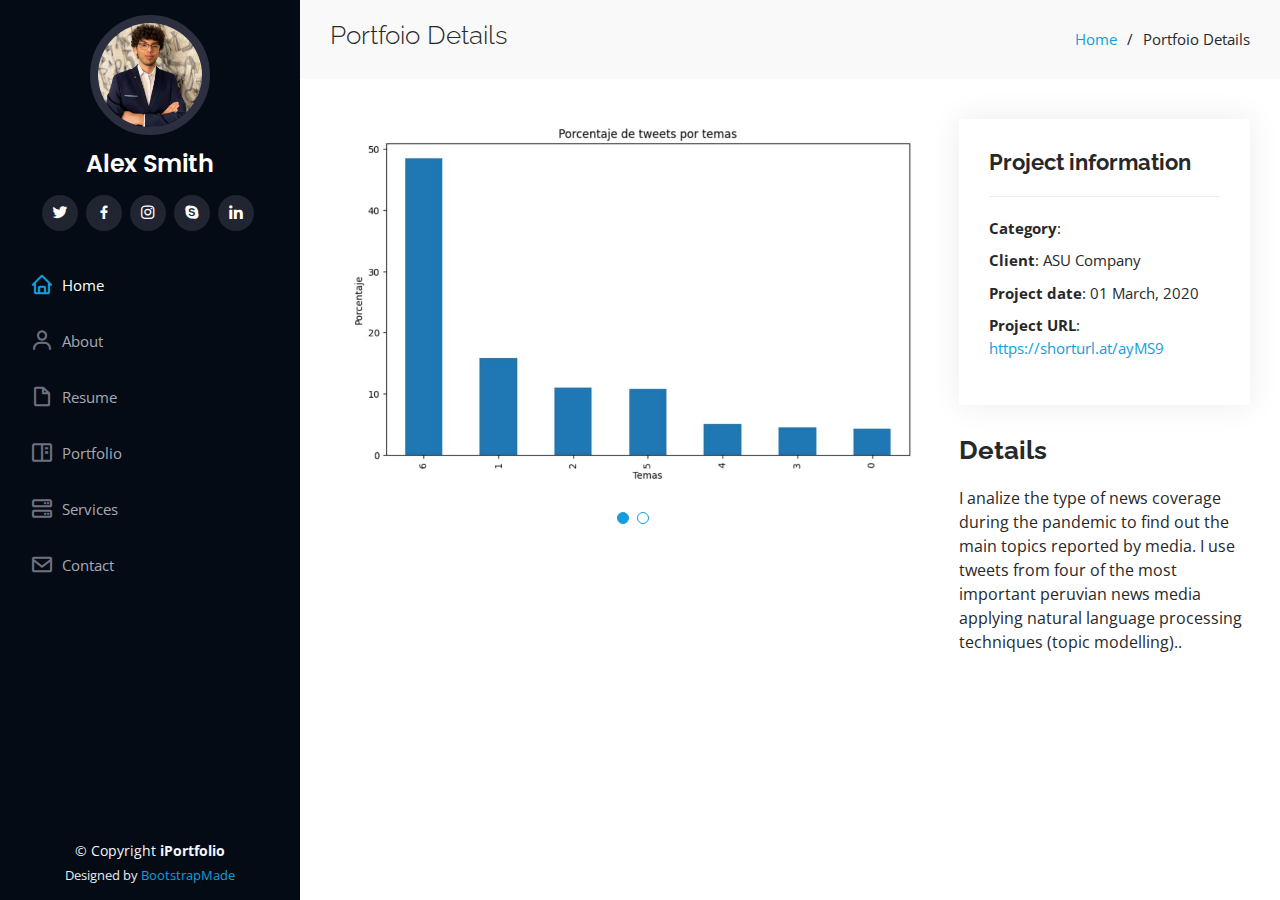
==== portfolio-details.html @ a7bdd61f "Create portfolio-details.html" ====
<!DOCTYPE html>
<html lang="en">

<head>
  <meta charset="utf-8">
  <meta content="width=device-width, initial-scale=1.0" name="viewport">

  <title>Portfolio Details - iPortfolio Bootstrap Template</title>
  <meta content="" name="description">
  <meta content="" name="keywords">

  <!-- Favicons -->
  <link href="assets/img/favicon.png" rel="icon">
  <link href="assets/img/apple-touch-icon.png" rel="apple-touch-icon">

  <!-- Google Fonts -->
  <link href="https://fonts.googleapis.com/css?family=Open+Sans:300,300i,400,400i,600,600i,700,700i|Raleway:300,300i,400,400i,500,500i,600,600i,700,700i|Poppins:300,300i,400,400i,500,500i,600,600i,700,700i" rel="stylesheet">

  <!-- Vendor CSS Files -->
  <link href="assets/vendor/aos/aos.css" rel="stylesheet">
  <link href="assets/vendor/bootstrap/css/bootstrap.min.css" rel="stylesheet">
  <link href="assets/vendor/bootstrap-icons/bootstrap-icons.css" rel="stylesheet">
  <link href="assets/vendor/boxicons/css/boxicons.min.css" rel="stylesheet">
  <link href="assets/vendor/glightbox/css/glightbox.min.css" rel="stylesheet">
  <link href="assets/vendor/swiper/swiper-bundle.min.css" rel="stylesheet">

  <!-- Template Main CSS File -->
  <link href="assets/css/style.css" rel="stylesheet">

  <!-- =======================================================
  * Template Name: iPortfolio
  * Template URL: https://bootstrapmade.com/iportfolio-bootstrap-portfolio-websites-template/
  * Updated: Mar 17 2024 with Bootstrap v5.3.3
  * Author: BootstrapMade.com
  * License: https://bootstrapmade.com/license/
  ======================================================== -->
</head>

<body>

  <!-- ======= Mobile nav toggle button ======= -->
  <i class="bi bi-list mobile-nav-toggle d-xl-none"></i>

  <!-- ======= Header ======= -->
  <header id="header">
    <div class="d-flex flex-column">

      <div class="profile">
        <img src="assets/img/profile-img.jpg" alt="" class="img-fluid rounded-circle">
        <h1 class="text-light"><a href="index.html">Alex Smith</a></h1>
        <div class="social-links mt-3 text-center">
          <a href="#" class="twitter"><i class="bx bxl-twitter"></i></a>
          <a href="#" class="facebook"><i class="bx bxl-facebook"></i></a>
          <a href="#" class="instagram"><i class="bx bxl-instagram"></i></a>
          <a href="#" class="google-plus"><i class="bx bxl-skype"></i></a>
          <a href="#" class="linkedin"><i class="bx bxl-linkedin"></i></a>
        </div>
      </div>

      <nav id="navbar" class="nav-menu navbar">
        <ul>
          <li><a href="#hero" class="nav-link scrollto active"><i class="bx bx-home"></i> <span>Home</span></a></li>
          <li><a href="#about" class="nav-link scrollto"><i class="bx bx-user"></i> <span>About</span></a></li>
          <li><a href="#resume" class="nav-link scrollto"><i class="bx bx-file-blank"></i> <span>Resume</span></a></li>
          <li><a href="#portfolio" class="nav-link scrollto"><i class="bx bx-book-content"></i> <span>Portfolio</span></a></li>
          <li><a href="#services" class="nav-link scrollto"><i class="bx bx-server"></i> <span>Services</span></a></li>
          <li><a href="#contact" class="nav-link scrollto"><i class="bx bx-envelope"></i> <span>Contact</span></a></li>
        </ul>
      </nav><!-- .nav-menu -->
    </div>
  </header><!-- End Header -->

  <main id="main">

    <!-- ======= Breadcrumbs ======= -->
    <section id="breadcrumbs" class="breadcrumbs">
      <div class="container">

        <div class="d-flex justify-content-between align-items-center">
          <h2>Portfoio Details</h2>
          <ol>
            <li><a href="index.html">Home</a></li>
            <li>Portfoio Details</li>
          </ol>
        </div>

      </div>
    </section><!-- End Breadcrumbs -->

    <!-- ======= Portfolio Details Section ======= -->
    <section id="portfolio-details" class="portfolio-details">
      <div class="container">

        <div class="row gy-4">

          <div class="col-lg-8">
            <div class="portfolio-details-slider swiper">
              <div class="swiper-wrapper align-items-center">

                <div class="swiper-slide">
                  <img src="assets/img/portfolio/portfolio-details-1.jpg" alt="">
                </div>

                <div class="swiper-slide">
                  <img src="assets/img/portfolio/portfolio-details-2.jpg" alt="">
                </div>
              
              </div>
              <div class="swiper-pagination"></div>
            </div>
          </div>

          <div class="col-lg-4">
            <div class="portfolio-info">
              <h3>Project information</h3>
              <ul>
                <li><strong>Category</strong>: </li>
                <li><strong>Client</strong>: ASU Company</li>
                <li><strong>Project date</strong>: 01 March, 2020</li>
                <li><strong>Project URL</strong>: <a href="#">https://shorturl.at/ayMS9</a></li>
              </ul>
            </div>
            <div class="portfolio-description">
              <h2>Details</h2>
              <p>
                I analize the type of news coverage during the pandemic to find out the main topics reported by media. I use tweets from four of the most important peruvian news media applying natural language processing techniques (topic modelling)..
              </p>
            </div>
          </div>

        </div>

      </div>
    </section><!-- End Portfolio Details Section -->

  </main><!-- End #main -->

  <!-- ======= Footer ======= -->
  <footer id="footer">
    <div class="container">
      <div class="copyright">
        &copy; Copyright <strong><span>iPortfolio</span></strong>
      </div>
      <div class="credits">
        <!-- All the links in the footer should remain intact. -->
        <!-- You can delete the links only if you purchased the pro version. -->
        <!-- Licensing information: https://bootstrapmade.com/license/ -->
        <!-- Purchase the pro version with working PHP/AJAX contact form: https://bootstrapmade.com/iportfolio-bootstrap-portfolio-websites-template/ -->
        Designed by <a href="https://bootstrapmade.com/">BootstrapMade</a>
      </div>
    </div>
  </footer><!-- End  Footer -->

  <a href="#" class="back-to-top d-flex align-items-center justify-content-center"><i class="bi bi-arrow-up-short"></i></a>

  <!-- Vendor JS Files -->
  <script src="assets/vendor/purecounter/purecounter_vanilla.js"></script>
  <script src="assets/vendor/aos/aos.js"></script>
  <script src="assets/vendor/bootstrap/js/bootstrap.bundle.min.js"></script>
  <script src="assets/vendor/glightbox/js/glightbox.min.js"></script>
  <script src="assets/vendor/isotope-layout/isotope.pkgd.min.js"></script>
  <script src="assets/vendor/swiper/swiper-bundle.min.js"></script>
  <script src="assets/vendor/typed.js/typed.umd.js"></script>
  <script src="assets/vendor/waypoints/noframework.waypoints.js"></script>
  <script src="assets/vendor/php-email-form/validate.js"></script>

  <!-- Template Main JS File -->
  <script src="assets/js/main.js"></script>

</body>

</html>
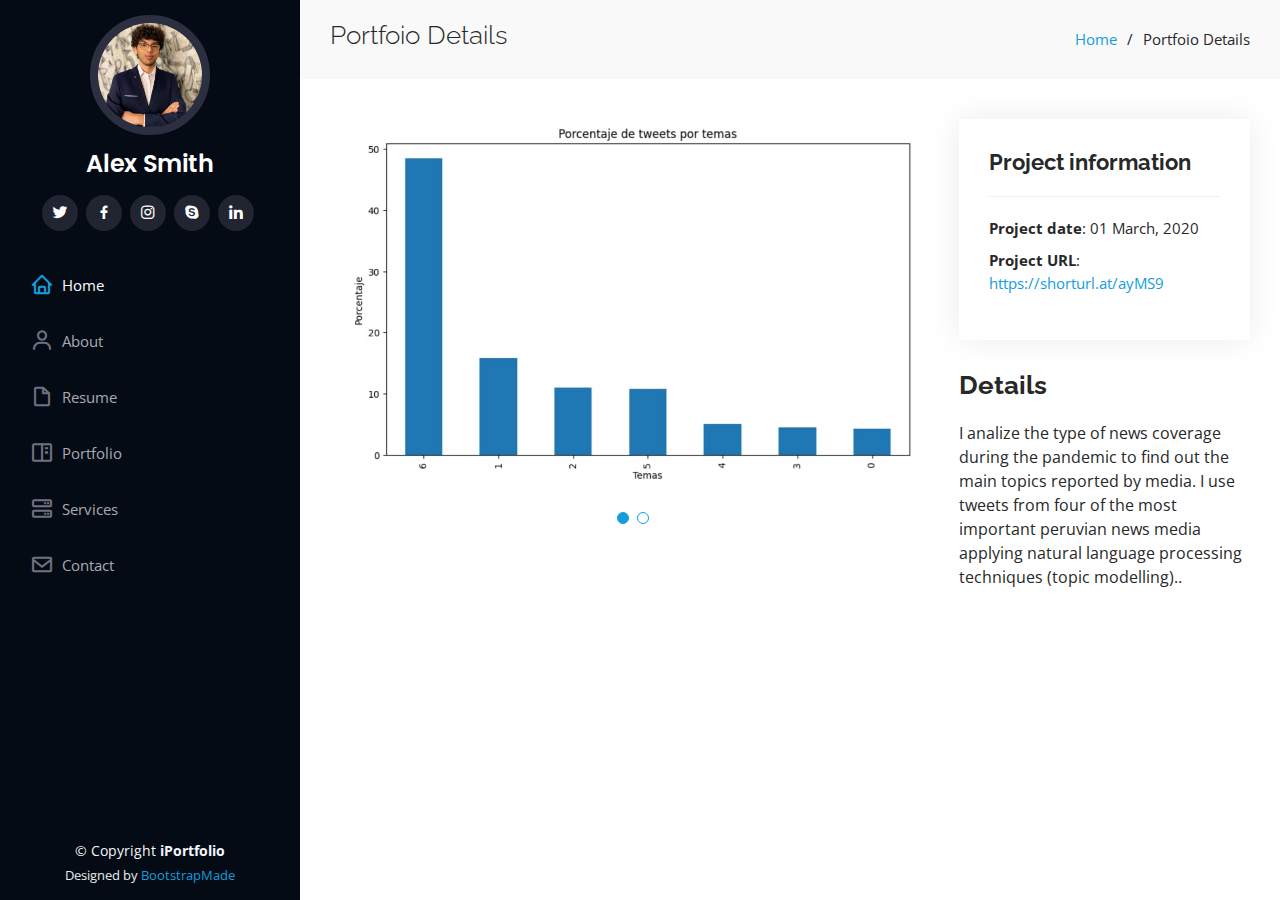
==== commit e65c9e9d: "Update portfolio-details.html" ====
--- a/portfolio-details.html
+++ b/portfolio-details.html
@@ -114,8 +114,8 @@
             <div class="portfolio-info">
               <h3>Project information</h3>
               <ul>
-                <li><strong>Category</strong>: </li>
-                <li><strong>Client</strong>: ASU Company</li>
+                
+                
                 <li><strong>Project date</strong>: 01 March, 2020</li>
                 <li><strong>Project URL</strong>: <a href="#">https://shorturl.at/ayMS9</a></li>
               </ul>
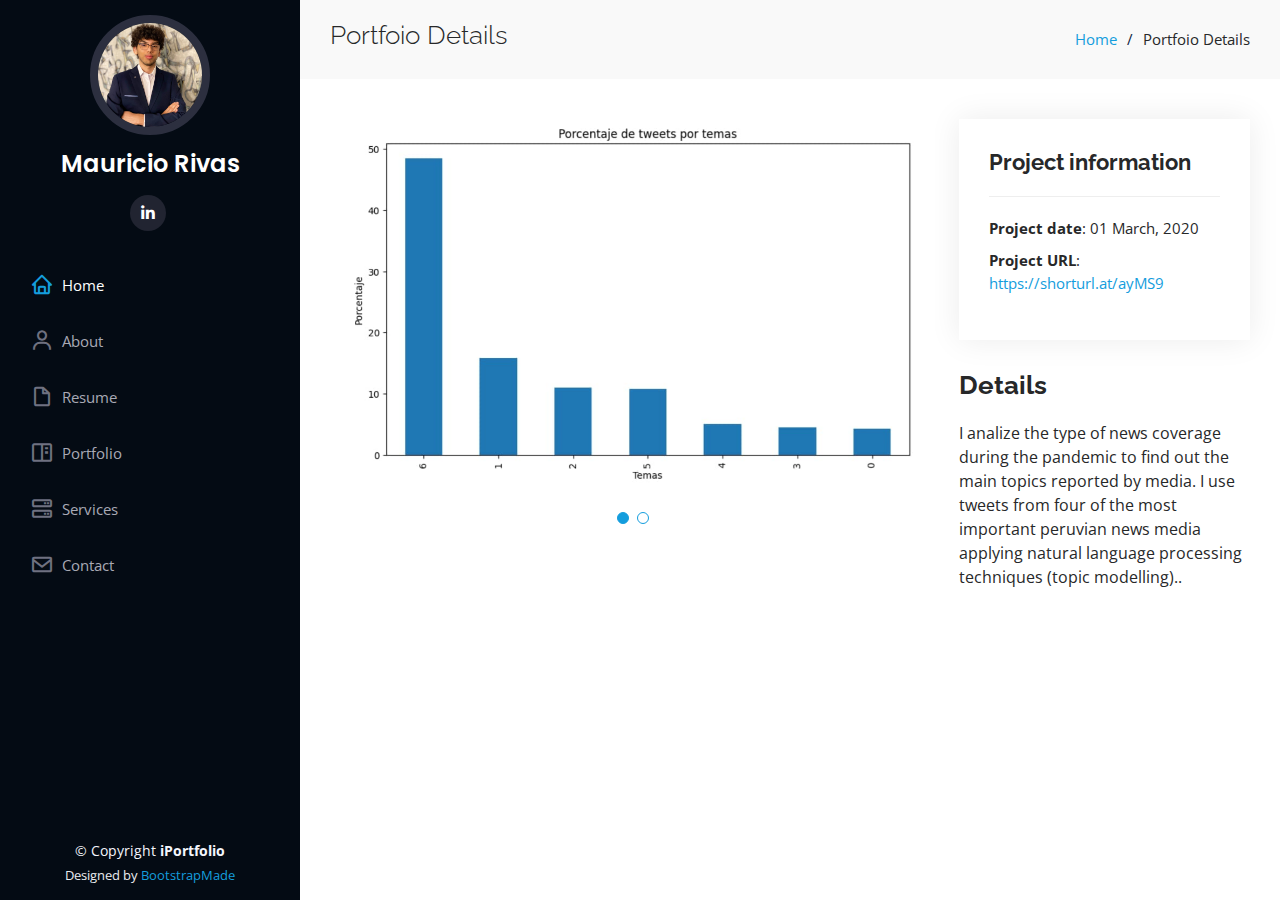
==== commit d283f7d2: "Update portfolio-details.html" ====
--- a/portfolio-details.html
+++ b/portfolio-details.html
@@ -47,12 +47,9 @@
 
       <div class="profile">
         <img src="assets/img/profile-img.jpg" alt="" class="img-fluid rounded-circle">
-        <h1 class="text-light"><a href="index.html">Alex Smith</a></h1>
+        <h1 class="text-light"><a href="index.html">Mauricio Rivas</a></h1>
         <div class="social-links mt-3 text-center">
-          <a href="#" class="twitter"><i class="bx bxl-twitter"></i></a>
-          <a href="#" class="facebook"><i class="bx bxl-facebook"></i></a>
-          <a href="#" class="instagram"><i class="bx bxl-instagram"></i></a>
-          <a href="#" class="google-plus"><i class="bx bxl-skype"></i></a>
+          
           <a href="#" class="linkedin"><i class="bx bxl-linkedin"></i></a>
         </div>
       </div>
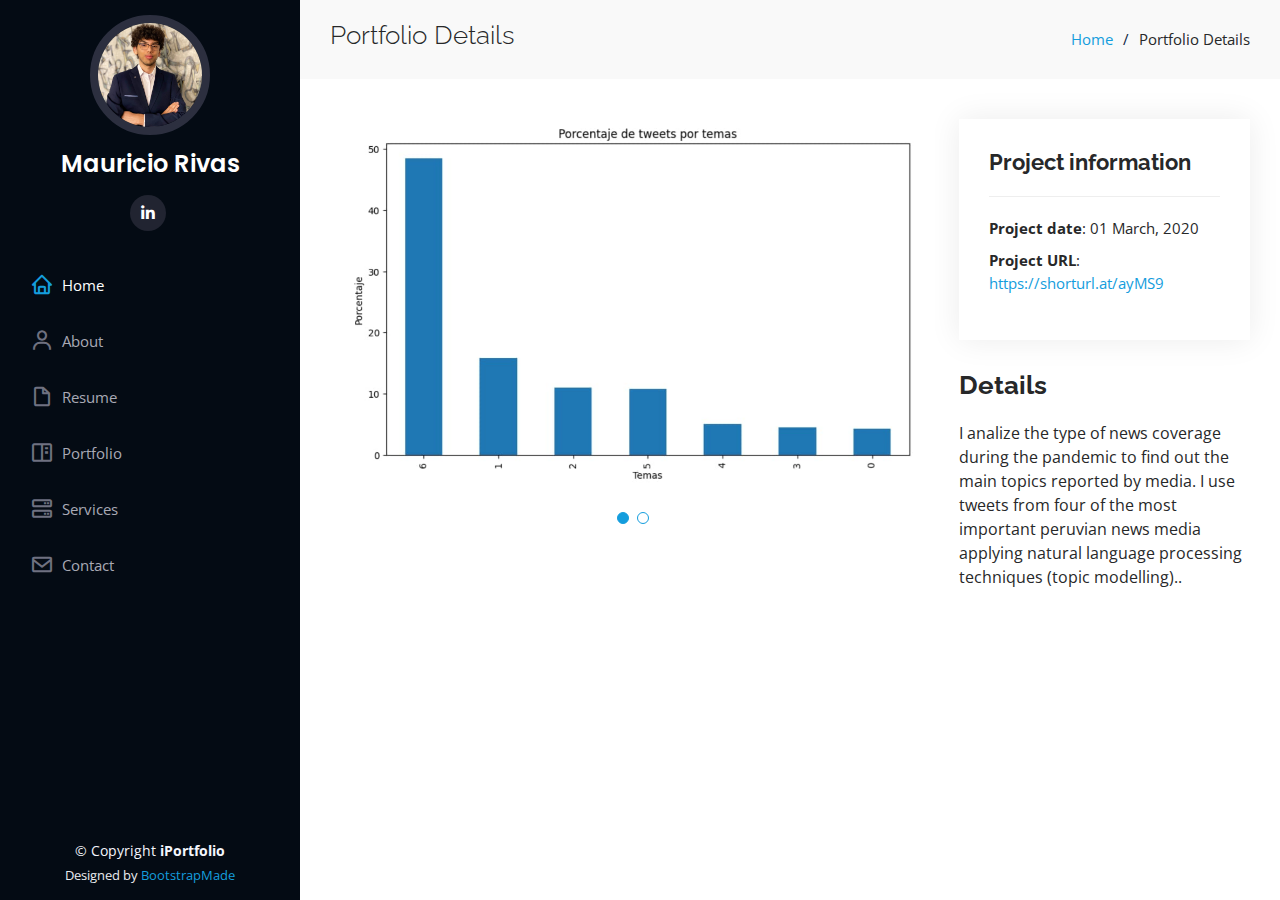
==== commit 3d8eb500: "Update portfolio-details.html" ====
--- a/portfolio-details.html
+++ b/portfolio-details.html
@@ -74,10 +74,10 @@
       <div class="container">
 
         <div class="d-flex justify-content-between align-items-center">
-          <h2>Portfoio Details</h2>
+          <h2>Portfolio Details</h2>
           <ol>
             <li><a href="index.html">Home</a></li>
-            <li>Portfoio Details</li>
+            <li>Portfolio Details</li>
           </ol>
         </div>
 
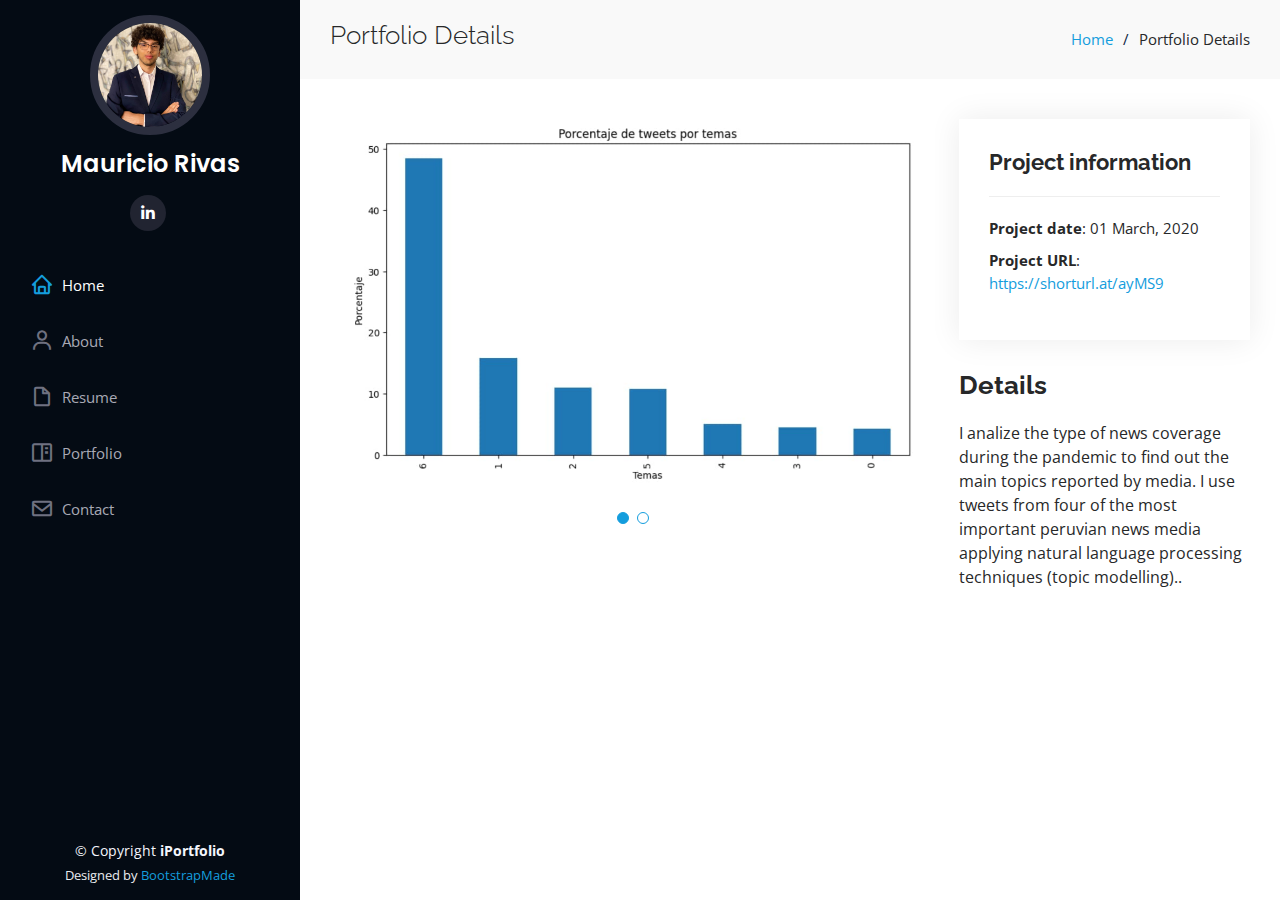
==== commit 9d763ddc: "-" ====
--- a/portfolio-details.html
+++ b/portfolio-details.html
@@ -49,7 +49,6 @@
         <img src="assets/img/profile-img.jpg" alt="" class="img-fluid rounded-circle">
         <h1 class="text-light"><a href="index.html">Mauricio Rivas</a></h1>
         <div class="social-links mt-3 text-center">
-          
           <a href="#" class="linkedin"><i class="bx bxl-linkedin"></i></a>
         </div>
       </div>
@@ -60,7 +59,6 @@
           <li><a href="#about" class="nav-link scrollto"><i class="bx bx-user"></i> <span>About</span></a></li>
           <li><a href="#resume" class="nav-link scrollto"><i class="bx bx-file-blank"></i> <span>Resume</span></a></li>
           <li><a href="#portfolio" class="nav-link scrollto"><i class="bx bx-book-content"></i> <span>Portfolio</span></a></li>
-          <li><a href="#services" class="nav-link scrollto"><i class="bx bx-server"></i> <span>Services</span></a></li>
           <li><a href="#contact" class="nav-link scrollto"><i class="bx bx-envelope"></i> <span>Contact</span></a></li>
         </ul>
       </nav><!-- .nav-menu -->
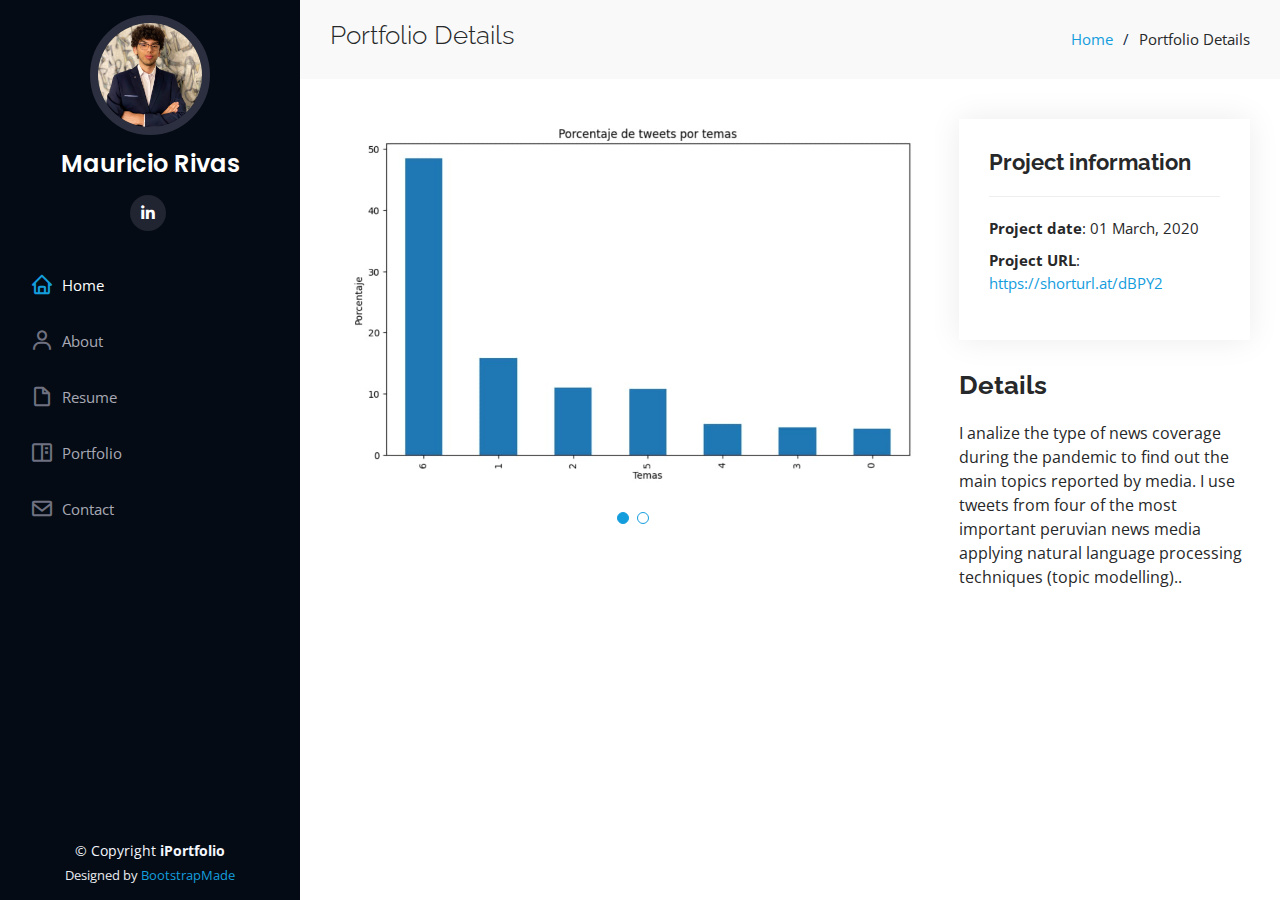
==== commit bf0ecbd5: "Update portfolio-details.html" ====
--- a/portfolio-details.html
+++ b/portfolio-details.html
@@ -112,7 +112,7 @@
                 
                 
                 <li><strong>Project date</strong>: 01 March, 2020</li>
-                <li><strong>Project URL</strong>: <a href="#">https://shorturl.at/ayMS9</a></li>
+                <li><strong>Project URL</strong>: <a href="https://shorturl.at/dBPY2" target="_blank" rel="noopener noreferrer">https://shorturl.at/dBPY2</a></li>
               </ul>
             </div>
             <div class="portfolio-description">
